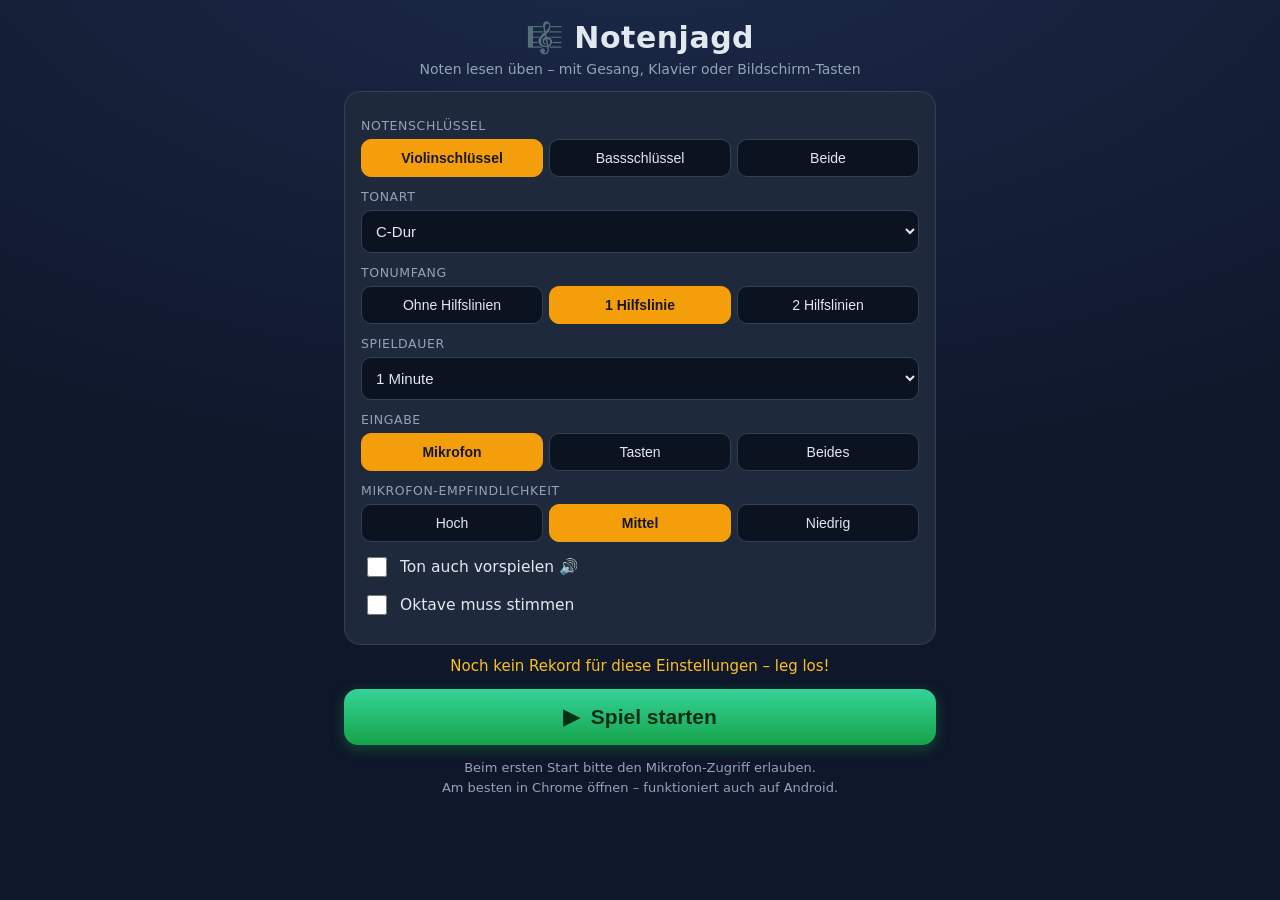
==== index.html @ 39977549 "Grundgeruest Notenlernspiel: Theorie, Sound, Pitch-Erkennung, Notation, Spiellogik, UI Co-Authored-B" ====
<!DOCTYPE html>
<html lang="de">
<head>
<meta charset="utf-8">
<meta name="viewport" content="width=device-width, initial-scale=1, maximum-scale=1, user-scalable=no">
<meta name="theme-color" content="#0f172a">
<title>Notenjagd – Notenlernspiel</title>
<link rel="stylesheet" href="style.css">
</head>
<body>
<main id="app">

  <!-- ======== Einstellungen ======== -->
  <section id="scrSettings" class="screen active">
    <header class="titlebar">
      <h1>🎼 Notenjagd</h1>
      <p class="sub">Noten lesen üben – mit Gesang, Klavier oder Bildschirm‑Tasten</p>
    </header>

    <div class="card">
      <div class="field">
        <label>Notenschlüssel</label>
        <div class="seg" data-setting="clef">
          <button data-val="treble">Violin&shy;schlüssel</button>
          <button data-val="bass">Bass&shy;schlüssel</button>
          <button data-val="both">Beide</button>
        </div>
      </div>

      <div class="field">
        <label for="selKey">Tonart</label>
        <select id="selKey"></select>
      </div>

      <div class="field">
        <label>Tonumfang</label>
        <div class="seg" data-setting="range">
          <button data-val="klein">Ohne Hilfs&shy;linien</button>
          <button data-val="mittel">1 Hilfs&shy;linie</button>
          <button data-val="gross">2 Hilfs&shy;linien</button>
        </div>
      </div>

      <div class="field">
        <label for="selDur">Spieldauer</label>
        <select id="selDur">
          <option value="30">30 Sekunden</option>
          <option value="60" selected>1 Minute</option>
          <option value="90">90 Sekunden</option>
          <option value="120">2 Minuten</option>
          <option value="180">3 Minuten</option>
          <option value="300">5 Minuten</option>
        </select>
      </div>

      <div class="field">
        <label>Eingabe</label>
        <div class="seg" data-setting="input">
          <button data-val="mic">Mikrofon</button>
          <button data-val="tap">Tasten</button>
          <button data-val="both">Beides</button>
        </div>
      </div>

      <div class="field" id="fieldSens">
        <label>Mikrofon‑Empfindlichkeit</label>
        <div class="seg" data-setting="sens">
          <button data-val="hoch">Hoch</button>
          <button data-val="mittel">Mittel</button>
          <button data-val="niedrig">Niedrig</button>
        </div>
      </div>

      <label class="check"><input type="checkbox" id="chkPlay"> Ton auch vorspielen 🔊</label>
      <label class="check"><input type="checkbox" id="chkOct"> Oktave muss stimmen</label>
    </div>

    <div id="rekordLine" class="rekord"></div>
    <button id="btnStart" class="big">▶&nbsp; Spiel starten</button>
    <p class="hint">Beim ersten Start bitte den Mikrofon‑Zugriff erlauben.<br>Am besten in Chrome öffnen – funktioniert auch auf Android.</p>
  </section>

  <!-- ======== Spiel ======== -->
  <section id="scrGame" class="screen">
    <div class="topbar">
      <button id="btnQuit" title="Beenden">✕</button>
      <div class="scorebox"><span id="score">0</span><span class="lbl">Punkte</span></div>
      <div class="timebox">
        <span id="timeTxt">1:00</span>
        <div class="timebar"><div id="timeFill"></div></div>
      </div>
    </div>

    <div id="staffCard" class="staffcard">
      <div id="staff"></div>
      <div id="flash" class="flash"></div>
    </div>

    <div class="underrow">
      <button id="btnReplay" class="mid hidden">🔊 Ton anhören</button>
      <div id="feedback" class="feedback"></div>
    </div>

    <div id="tuner" class="tuner">
      <div class="heard"><span id="heardName">–</span></div>
      <div class="needletrack"><div class="centermark"></div><div id="needle"></div></div>
      <div class="level"><div id="levelFill"></div></div>
    </div>

    <div id="piano" class="piano hidden"></div>
  </section>

  <!-- ======== Ergebnis ======== -->
  <section id="scrEnd" class="screen">
    <div class="card center">
      <h2>⏱ Zeit um!</h2>
      <div id="endScore" class="endscore">0</div>
      <div class="endlbl">Punkte</div>
      <div id="endStats" class="endstats"></div>
      <div id="endRekord" class="endrekord"></div>
      <button id="btnAgain" class="big">🔁 Nochmal spielen</button>
      <button id="btnToSettings" class="mid wide">⚙ Einstellungen</button>
    </div>
  </section>

  <div id="overlay" class="overlay hidden"><div id="overlayTxt">3</div></div>
  <div id="toast" class="toast hidden"></div>
</main>

<script src="js/vexflow.js"></script>
<script src="js/theory.js"></script>
<script src="js/sound.js"></script>
<script src="js/pitch.js"></script>
<script src="js/notation.js"></script>
<script src="js/game.js"></script>
</body>
</html>
---- style.css ----
/* style.css — Notenjagd */
:root {
  --bg: #0f172a;
  --card: #1e293b;
  --line: #334155;
  --deep: #0b1220;
  --txt: #e2e8f0;
  --muted: #94a3b8;
  --accent: #f59e0b;
  --ok: #22c55e;
  --bad: #ef4444;
  --blue: #38bdf8;
}

* { box-sizing: border-box; -webkit-tap-highlight-color: transparent; }

html, body {
  margin: 0;
  padding: 0;
  background: radial-gradient(1200px 600px at 50% -100px, #1c2a4a, var(--bg));
  color: var(--txt);
  font-family: system-ui, -apple-system, "Segoe UI", Roboto, sans-serif;
  min-height: 100%;
}

#app {
  max-width: 620px;
  margin: 0 auto;
  padding: 12px 14px 28px;
}

.screen { display: none; }
.screen.active { display: block; animation: fadein .25s ease; }
@keyframes fadein { from { opacity: 0; transform: translateY(6px); } }

.hidden { display: none !important; }

/* ---------- Einstellungen ---------- */
.titlebar { text-align: center; margin: 8px 0 14px; }
.titlebar h1 { margin: 0; font-size: 30px; letter-spacing: .5px; }
.titlebar .sub { margin: 6px 0 0; color: var(--muted); font-size: 14px; }

.card {
  background: var(--card);
  border: 1px solid var(--line);
  border-radius: 16px;
  padding: 14px 16px;
  margin-bottom: 12px;
}
.card.center { text-align: center; }

.field { margin: 12px 0; }
.field > label {
  display: block;
  font-size: 12.5px;
  color: var(--muted);
  margin-bottom: 6px;
  text-transform: uppercase;
  letter-spacing: .6px;
}

.seg { display: flex; gap: 6px; }
.seg button {
  flex: 1;
  padding: 10px 4px;
  border-radius: 10px;
  border: 1px solid var(--line);
  background: var(--deep);
  color: var(--txt);
  font-size: 14px;
  cursor: pointer;
  touch-action: manipulation;
  hyphens: manual;
}
.seg button.on {
  background: var(--accent);
  border-color: var(--accent);
  color: #17181c;
  font-weight: 700;
}

select {
  width: 100%;
  padding: 11px 10px;
  border-radius: 10px;
  border: 1px solid var(--line);
  background: var(--deep);
  color: var(--txt);
  font-size: 15px;
}

.check {
  display: flex;
  align-items: center;
  gap: 10px;
  margin: 12px 2px;
  font-size: 15.5px;
  cursor: pointer;
}
.check input { width: 20px; height: 20px; accent-color: var(--accent); }

.rekord { text-align: center; color: #fbbf24; margin: 10px 0; min-height: 22px; font-size: 15px; }

button.big {
  display: block;
  width: 100%;
  padding: 16px;
  font-size: 21px;
  font-weight: 700;
  border: none;
  border-radius: 14px;
  background: linear-gradient(180deg, #34d399, #16a34a);
  color: #052e16;
  cursor: pointer;
  touch-action: manipulation;
  box-shadow: 0 4px 14px rgba(22, 163, 74, .35);
}
button.big:active { transform: scale(.985); }

button.mid {
  padding: 10px 14px;
  border-radius: 10px;
  border: 1px solid var(--line);
  background: var(--card);
  color: var(--txt);
  font-size: 15px;
  cursor: pointer;
  touch-action: manipulation;
}
button.mid.wide { width: 100%; margin-top: 10px; }

.hint { text-align: center; color: var(--muted); font-size: 13px; line-height: 1.5; }

/* ---------- Spiel ---------- */
.topbar {
  display: flex;
  align-items: center;
  gap: 12px;
  margin: 4px 0 10px;
}
#btnQuit {
  width: 42px; height: 42px;
  border-radius: 10px;
  border: 1px solid var(--line);
  background: var(--card);
  color: var(--muted);
  font-size: 18px;
  cursor: pointer;
}
.scorebox { display: flex; flex-direction: column; align-items: center; min-width: 64px; }
#score { font-size: 34px; font-weight: 800; line-height: 1; }
#score.pop { animation: pop .3s ease; }
@keyframes pop { 40% { transform: scale(1.35); color: #fbbf24; } }
.scorebox .lbl { font-size: 11px; color: var(--muted); }

.timebox { flex: 1; }
#timeTxt {
  display: block;
  text-align: right;
  font-variant-numeric: tabular-nums;
  font-size: 20px;
  font-weight: 700;
  margin-bottom: 4px;
}
.timebar { height: 8px; background: var(--deep); border-radius: 6px; overflow: hidden; }
#timeFill {
  height: 100%; width: 100%;
  background: var(--accent);
  border-radius: 6px;
  transition: width .2s linear;
}
#timeFill.urgent { background: var(--bad); animation: blink 1s infinite; }
@keyframes blink { 50% { opacity: .55; } }

.staffcard {
  position: relative;
  background: #fdfdf6;
  border-radius: 16px;
  overflow: hidden;
  aspect-ratio: 560 / 252;
  box-shadow: 0 6px 24px rgba(0,0,0,.35);
}
#staff { position: absolute; inset: 0; }

.flash {
  position: absolute;
  inset: 0;
  display: flex;
  align-items: center;
  justify-content: center;
  font-size: 62px;
  font-weight: 800;
  opacity: 0;
  pointer-events: none;
  transition: opacity .12s ease;
  text-shadow: 0 0 14px rgba(255,255,255,.9);
}
.flash.show { opacity: 1; }
.flash.ok { color: #15803d; background: rgba(34,197,94,.14); }
.flash.bad { color: #b91c1c; background: rgba(239,68,68,.16); }

.underrow {
  display: flex;
  align-items: center;
  gap: 12px;
  margin: 10px 0;
  min-height: 40px;
}
.feedback { flex: 1; color: #f87171; font-size: 18px; font-weight: 600; min-height: 24px; }

.tuner {
  display: flex;
  align-items: center;
  gap: 14px;
  background: var(--card);
  border: 1px solid var(--line);
  border-radius: 12px;
  padding: 10px 14px;
}
.heard { min-width: 62px; text-align: center; }
#heardName { font-size: 24px; font-weight: 800; color: var(--blue); }
.needletrack {
  position: relative;
  width: 130px;
  height: 34px;
  background: var(--deep);
  border-radius: 8px;
  flex-shrink: 0;
}
.centermark {
  position: absolute;
  left: 50%; top: 5px; bottom: 5px;
  width: 2px; margin-left: -1px;
  background: #64748b;
}
#needle {
  position: absolute;
  left: 50%; top: 5px; bottom: 5px;
  width: 5px; margin-left: -2.5px;
  border-radius: 3px;
  background: var(--accent);
  transition: transform .09s linear, background .09s;
}
#needle.good { background: var(--ok); }
.level { flex: 1; height: 7px; background: var(--deep); border-radius: 5px; overflow: hidden; }
#levelFill { height: 100%; width: 0; background: var(--blue); transition: width .1s linear; }

/* ---------- Bildschirm-Klaviatur ---------- */
.piano {
  position: relative;
  height: 150px;
  margin-top: 12px;
  user-select: none;
  touch-action: manipulation;
}
.piano .whites {
  display: grid;
  grid-template-columns: repeat(7, 1fr);
  gap: 4px;
  height: 100%;
}
.piano button {
  border: none;
  cursor: pointer;
  touch-action: manipulation;
  font-family: inherit;
}
.piano .wk {
  background: #f8fafc;
  color: #334155;
  border-radius: 0 0 9px 9px;
  font-size: 14px;
  font-weight: 600;
  display: flex;
  align-items: flex-end;
  justify-content: center;
  padding-bottom: 8px;
}
.piano .wk:active { background: #fde68a; }
.piano .bk {
  position: absolute;
  top: 0;
  height: 58%;
  width: 9.5%;
  background: #0b1020;
  border: 1px solid var(--line);
  border-top: none;
  border-radius: 0 0 7px 7px;
  color: #cbd5e1;
  z-index: 2;
  font-size: 11px;
  display: flex;
  align-items: flex-end;
  justify-content: center;
  padding-bottom: 5px;
}
.piano .bk:active { background: var(--accent); color: #17181c; }

/* ---------- Ergebnis ---------- */
.endscore { font-size: 66px; font-weight: 800; color: #fbbf24; line-height: 1.1; }
.endlbl { color: var(--muted); margin-bottom: 10px; }
.endstats { color: #cbd5e1; font-size: 16px; margin: 8px 0; }
.endrekord { font-size: 18px; color: #86efac; margin: 12px 0 16px; min-height: 24px; }

/* ---------- Overlay & Toast ---------- */
.overlay {
  position: fixed;
  inset: 0;
  background: rgba(2, 6, 23, .85);
  display: flex;
  align-items: center;
  justify-content: center;
  z-index: 40;
}
#overlayTxt {
  font-size: 88px;
  font-weight: 800;
  color: #fbbf24;
  text-align: center;
  line-height: 1.2;
}
#overlayTxt small { display: block; font-size: 20px; color: var(--txt); font-weight: 400; }

.toast {
  position: fixed;
  left: 50%;
  bottom: 22px;
  transform: translateX(-50%);
  background: #7f1d1d;
  color: #fecaca;
  border: 1px solid #b91c1c;
  padding: 10px 18px;
  border-radius: 12px;
  font-size: 14.5px;
  z-index: 50;
  max-width: 92%;
  text-align: center;
}
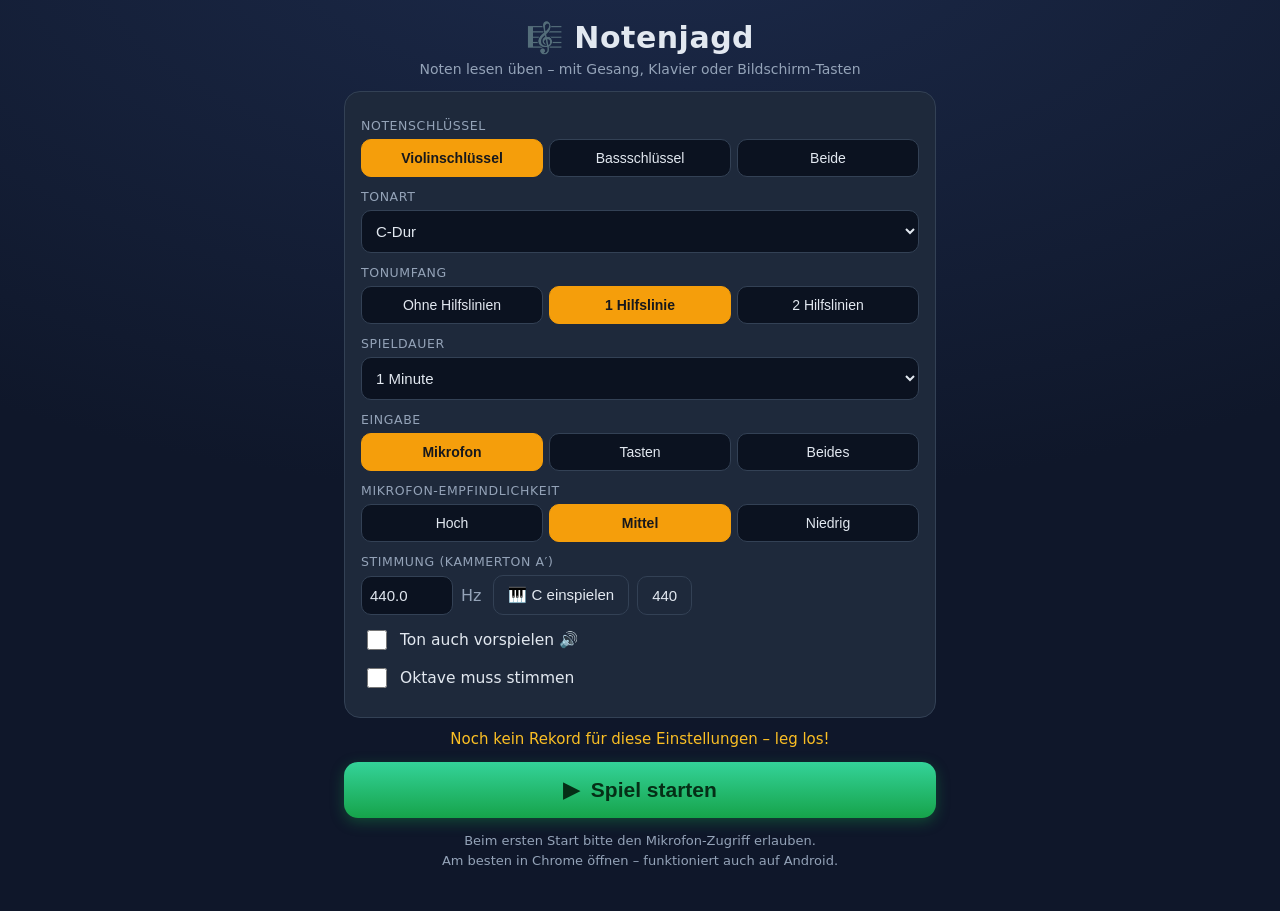
==== commit f3001a7d: "Lange Oktav-Tastatur mit markiertem c-Strich + Stimmungs-Kalibrierung (Referenz-C / Kammerton) Co-Au" ====
--- a/index.html
+++ b/index.html
@@ -71,6 +71,16 @@
         </div>
       </div>
 
+      <div class="field" id="fieldTune">
+        <label>Stimmung (Kammerton a′)</label>
+        <div class="tunerow">
+          <input type="number" id="inpA4" min="392" max="466" step="0.1">
+          <span class="unit">Hz</span>
+          <button type="button" id="btnCalib" class="mid">🎹 C einspielen</button>
+          <button type="button" id="btnTuneReset" class="mid">440</button>
+        </div>
+      </div>
+
       <label class="check"><input type="checkbox" id="chkPlay"> Ton auch vorspielen 🔊</label>
       <label class="check"><input type="checkbox" id="chkOct"> Oktave muss stimmen</label>
     </div>
--- a/style.css
+++ b/style.css
@@ -336,3 +336,24 @@
   max-width: 92%;
   text-align: center;
 }
+
+/* ---------- Stimmung ---------- */
+.tunerow { display: flex; gap: 8px; align-items: center; }
+.tunerow input[type="number"] {
+  width: 92px;
+  padding: 10px 8px;
+  border-radius: 10px;
+  border: 1px solid var(--line);
+  background: var(--deep);
+  color: var(--txt);
+  font-size: 15px;
+}
+.tunerow .unit { color: var(--muted); margin-right: 4px; }
+.tunerow button.mid { white-space: nowrap; }
+
+/* markiertes mittleres C (c′) auf der langen Tastatur */
+.piano .wk.mark {
+  background: #fef3c7;
+  box-shadow: inset 0 -5px 0 var(--accent);
+  font-weight: 800;
+}
